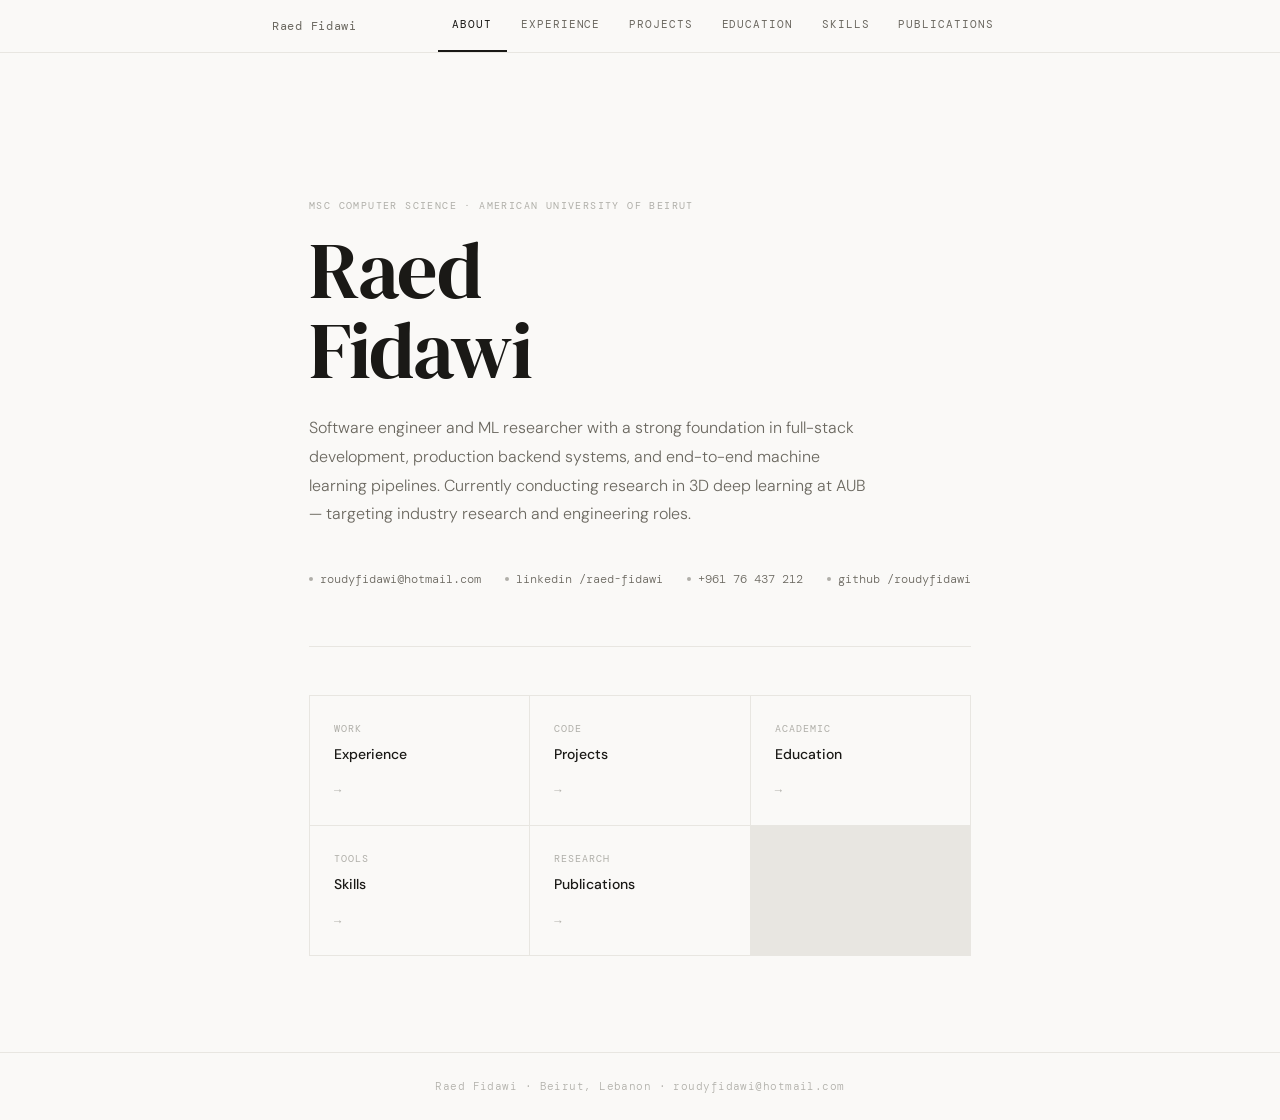
==== index.html @ fdab24de "initial-portfolio" ====
<!DOCTYPE html>
<html lang="en">
<head>
  <meta charset="UTF-8" />
  <meta name="viewport" content="width=device-width, initial-scale=1.0" />
  <title>Raed Fidawi</title>
  <link rel="stylesheet" href="style.css" />
  <style>
    .hero {
      padding: 5rem 0 3.5rem;
      border-bottom: 1px solid var(--border);
      margin-bottom: 3rem;
    }

    .hero-label {
      font-family: var(--mono);
      font-size: 10px;
      font-weight: 400;
      letter-spacing: 0.14em;
      text-transform: uppercase;
      color: var(--faint);
      margin-bottom: 1rem;
    }

    h1 {
      font-family: var(--serif);
      font-size: clamp(48px, 9vw, 80px);
      font-weight: 400;
      line-height: 1.0;
      letter-spacing: -1.5px;
      margin-bottom: 1.5rem;
    }

    .hero-summary {
      font-size: 16px;
      font-weight: 300;
      color: var(--muted);
      max-width: 560px;
      line-height: 1.8;
      margin-bottom: 2.5rem;
    }

    .contact-row {
      display: flex;
      flex-wrap: wrap;
      gap: 1.5rem;
    }

    .contact-row a {
      font-family: var(--mono);
      font-size: 12px;
      font-weight: 300;
      color: var(--muted);
      text-decoration: none;
      display: flex;
      align-items: center;
      gap: 7px;
      transition: color 0.15s;
    }
    .contact-row a:hover { color: var(--text); }
    .contact-row a::before {
      content: '';
      width: 4px;
      height: 4px;
      border-radius: 50%;
      background: var(--faint);
      flex-shrink: 0;
    }

    /* Quick nav cards */
    .quick-nav {
      display: grid;
      grid-template-columns: repeat(auto-fill, minmax(200px, 1fr));
      gap: 1px;
      background: var(--border);
      border: 1px solid var(--border);
    }

    .quick-card {
      background: var(--bg);
      padding: 1.5rem;
      text-decoration: none;
      display: flex;
      flex-direction: column;
      gap: 6px;
      transition: background 0.15s;
    }
    .quick-card:hover { background: var(--surface); }

    .quick-card-label {
      font-family: var(--mono);
      font-size: 10px;
      font-weight: 400;
      letter-spacing: 0.1em;
      text-transform: uppercase;
      color: var(--faint);
    }

    .quick-card-title {
      font-size: 14px;
      font-weight: 500;
      color: var(--text);
    }

    .quick-card-arrow {
      font-family: var(--mono);
      font-size: 12px;
      color: var(--faint);
      margin-top: auto;
      padding-top: 0.5rem;
    }
  </style>
</head>
<body>
  <nav>
    <div class="nav-inner">
      <a href="index.html" class="nav-logo">Raed Fidawi</a>
      <ul class="nav-links">
        <li><a href="index.html" class="active">About</a></li>
        <li><a href="pages/experience.html">Experience</a></li>
        <li><a href="pages/projects.html">Projects</a></li>
        <li><a href="pages/education.html">Education</a></li>
        <li><a href="pages/skills.html">Skills</a></li>
        <li><a href="pages/publications.html">Publications</a></li>
      </ul>
    </div>
  </nav>

  <main class="page">
    <div class="hero">
      <p class="hero-label fade-in">MSc Computer Science · American University of Beirut</p>
      <h1 class="fade-in">Raed<br>Fidawi</h1>
      <p class="hero-summary fade-in">
        Software engineer and ML researcher with a strong foundation in full-stack development, production backend systems, and end-to-end machine learning pipelines. Currently conducting research in 3D deep learning at AUB — targeting industry research and engineering roles.
      </p>
      <div class="contact-row fade-in">
        <a href="mailto:roudyfidawi@hotmail.com">roudyfidawi@hotmail.com</a>
        <a href="https://linkedin.com/in/raed-fidawi-a16964274" target="_blank" rel="noopener">linkedin /raed-fidawi</a>
        <a href="tel:+96176437212">+961 76 437 212</a>
        <a href="https://github.com/roudyfidawi" target="_blank" rel="noopener">github /roudyfidawi</a>
      </div>
    </div>

    <div class="quick-nav fade-in">
      <a href="pages/experience.html" class="quick-card">
        <span class="quick-card-label">Work</span>
        <span class="quick-card-title">Experience</span>
        <span class="quick-card-arrow">→</span>
      </a>
      <a href="pages/projects.html" class="quick-card">
        <span class="quick-card-label">Code</span>
        <span class="quick-card-title">Projects</span>
        <span class="quick-card-arrow">→</span>
      </a>
      <a href="pages/education.html" class="quick-card">
        <span class="quick-card-label">Academic</span>
        <span class="quick-card-title">Education</span>
        <span class="quick-card-arrow">→</span>
      </a>
      <a href="pages/skills.html" class="quick-card">
        <span class="quick-card-label">Tools</span>
        <span class="quick-card-title">Skills</span>
        <span class="quick-card-arrow">→</span>
      </a>
      <a href="pages/publications.html" class="quick-card">
        <span class="quick-card-label">Research</span>
        <span class="quick-card-title">Publications</span>
        <span class="quick-card-arrow">→</span>
      </a>
    </div>
  </main>

  <footer>
    <p>Raed Fidawi · Beirut, Lebanon · roudyfidawi@hotmail.com</p>
  </footer>
</body>
</html>
---- style.css ----
@import url('https://fonts.googleapis.com/css2?family=DM+Serif+Display&family=DM+Mono:wght@300;400&family=DM+Sans:ital,wght@0,300;0,400;0,500;1,300&display=swap');

*, *::before, *::after { box-sizing: border-box; margin: 0; padding: 0; }

:root {
  --serif: 'DM Serif Display', Georgia, serif;
  --mono: 'DM Mono', 'Courier New', monospace;
  --sans: 'DM Sans', sans-serif;
  --bg: #faf9f7;
  --surface: #ffffff;
  --text: #1a1916;
  --muted: #6b6860;
  --faint: #b0afa9;
  --border: #e8e6e1;
}

@media (prefers-color-scheme: dark) {
  :root {
    --bg: #141412;
    --surface: #1e1d1b;
    --text: #f0eeea;
    --muted: #8a8880;
    --faint: #4a4946;
    --border: #2a2926;
  }
}

html { scroll-behavior: smooth; }

body {
  font-family: var(--sans);
  background: var(--bg);
  color: var(--text);
  font-size: 15px;
  line-height: 1.7;
  -webkit-font-smoothing: antialiased;
  min-height: 100vh;
  display: flex;
  flex-direction: column;
}

/* ── Navigation ── */
nav {
  position: sticky;
  top: 0;
  z-index: 100;
  background: var(--bg);
  border-bottom: 1px solid var(--border);
}

.nav-inner {
  max-width: 800px;
  margin: 0 auto;
  padding: 0 2rem;
  display: flex;
  justify-content: space-between;
  align-items: center;
  height: 52px;
}

.nav-logo {
  font-family: var(--mono);
  font-size: 12px;
  font-weight: 400;
  letter-spacing: 0.06em;
  color: var(--muted);
  text-decoration: none;
  transition: color 0.15s;
}
.nav-logo:hover { color: var(--text); }

.nav-links {
  display: flex;
  gap: 0;
  list-style: none;
}

.nav-links a {
  font-family: var(--mono);
  font-size: 10.5px;
  font-weight: 400;
  letter-spacing: 0.09em;
  text-transform: uppercase;
  color: var(--muted);
  text-decoration: none;
  padding: 0 0.9rem;
  height: 52px;
  display: flex;
  align-items: center;
  border-bottom: 2px solid transparent;
  transition: color 0.15s, border-color 0.15s;
}

.nav-links a:hover { color: var(--text); }
.nav-links a.active {
  color: var(--text);
  border-bottom-color: var(--text);
}

/* ── Page wrapper ── */
.page {
  max-width: 800px;
  margin: 0 auto;
  padding: 4rem 2rem 6rem;
  flex: 1;
}

/* ── Page header ── */
.page-header {
  margin-bottom: 3rem;
  padding-bottom: 2rem;
  border-bottom: 1px solid var(--border);
}

.page-eyebrow {
  font-family: var(--mono);
  font-size: 10px;
  font-weight: 400;
  letter-spacing: 0.14em;
  text-transform: uppercase;
  color: var(--faint);
  margin-bottom: 0.75rem;
}

.page-title {
  font-family: var(--serif);
  font-size: clamp(32px, 5vw, 48px);
  font-weight: 400;
  line-height: 1.1;
  letter-spacing: -0.5px;
}

.page-desc {
  margin-top: 1rem;
  font-size: 15px;
  font-weight: 300;
  color: var(--muted);
  max-width: 520px;
  line-height: 1.75;
}

/* ── Entry blocks (shared across exp, edu) ── */
.entry {
  display: grid;
  grid-template-columns: 160px 1fr;
  gap: 0 2.5rem;
  padding: 2rem 0;
  border-top: 1px solid var(--border);
}
.entry:last-child { border-bottom: 1px solid var(--border); }

.entry-meta { padding-top: 2px; }

.entry-date {
  font-family: var(--mono);
  font-size: 11px;
  font-weight: 300;
  color: var(--faint);
  line-height: 1.6;
}

.entry-org {
  font-size: 12px;
  font-weight: 300;
  color: var(--muted);
  margin-top: 5px;
}

.entry-title {
  font-size: 15px;
  font-weight: 500;
  color: var(--text);
  margin-bottom: 2px;
}

.entry-subtitle {
  font-size: 13px;
  font-weight: 300;
  color: var(--muted);
  margin-bottom: 0.8rem;
}

.entry-body {
  font-size: 13.5px;
  font-weight: 300;
  color: var(--muted);
  line-height: 1.75;
}

.entry-body ul { list-style: none; padding: 0; }
.entry-body li { padding-left: 1.2em; position: relative; margin-bottom: 5px; }
.entry-body li::before { content: '–'; position: absolute; left: 0; color: var(--faint); }

/* ── Tags ── */
.tags {
  display: flex;
  flex-wrap: wrap;
  gap: 5px;
  margin-top: 12px;
}

.tag {
  font-family: var(--mono);
  font-size: 10px;
  font-weight: 400;
  letter-spacing: 0.05em;
  padding: 3px 9px;
  border: 1px solid var(--border);
  border-radius: 2px;
  color: var(--faint);
}

/* ── Links ── */
.text-link {
  font-family: var(--mono);
  font-size: 11px;
  font-weight: 400;
  color: var(--muted);
  text-decoration: none;
  border-bottom: 1px solid var(--border);
  padding-bottom: 1px;
  transition: color 0.15s, border-color 0.15s;
}
.text-link:hover { color: var(--text); border-color: var(--text); }

/* ── Footer ── */
footer {
  border-top: 1px solid var(--border);
  padding: 1.5rem 2rem;
  text-align: center;
}
footer p {
  font-family: var(--mono);
  font-size: 11px;
  font-weight: 300;
  color: var(--faint);
  letter-spacing: 0.04em;
}

/* ── Fade-in ── */
.fade-in { opacity: 0; transform: translateY(10px); animation: fadeUp 0.4s ease forwards; }
.fade-in:nth-child(1) { animation-delay: 0.05s; }
.fade-in:nth-child(2) { animation-delay: 0.12s; }
.fade-in:nth-child(3) { animation-delay: 0.19s; }
.fade-in:nth-child(4) { animation-delay: 0.26s; }
.fade-in:nth-child(5) { animation-delay: 0.33s; }
.fade-in:nth-child(6) { animation-delay: 0.40s; }
@keyframes fadeUp { to { opacity: 1; transform: translateY(0); } }

/* ── Responsive ── */
@media (max-width: 600px) {
  .entry { grid-template-columns: 1fr; gap: 0.4rem; }
  .nav-links a { padding: 0 0.5rem; font-size: 9.5px; }
}
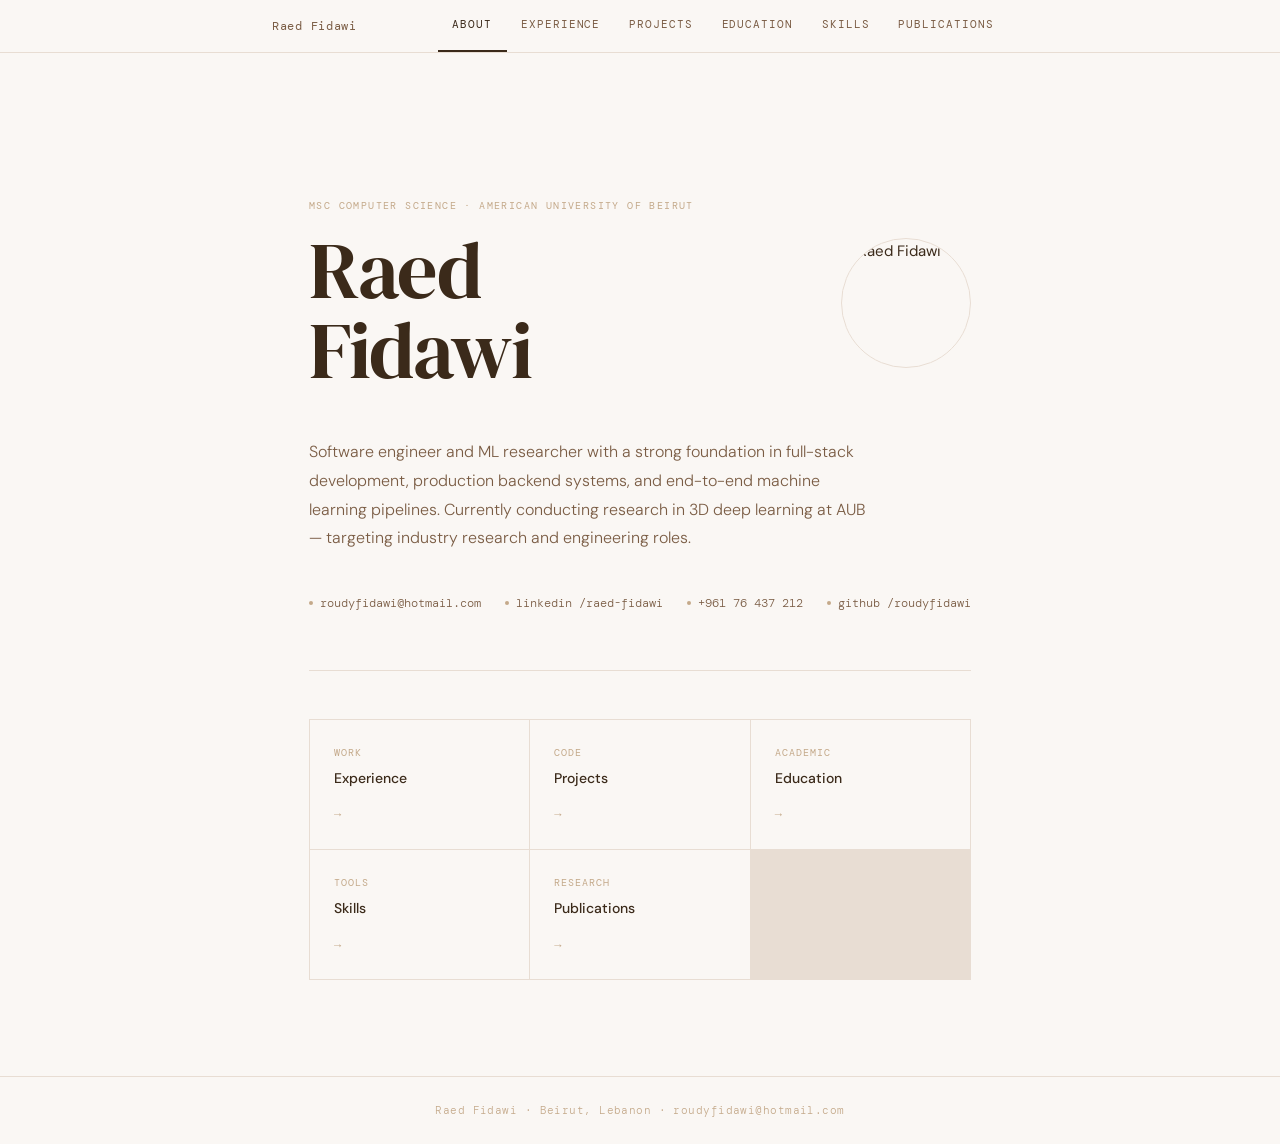
==== commit 40d550e6: "Add Image of myself :)" ====
--- a/index.html
+++ b/index.html
@@ -10,6 +10,25 @@
       padding: 5rem 0 3.5rem;
       border-bottom: 1px solid var(--border);
       margin-bottom: 3rem;
+    }
+
+    .hero-top {
+      display: flex;
+      align-items: flex-start;
+      justify-content: space-between;
+      gap: 2rem;
+      margin-bottom: 1.5rem;
+    }
+
+    .hero-photo {
+      width: 130px;
+      height: 130px;
+      border-radius: 50%;
+      object-fit: cover;
+      object-position: center top;
+      border: 1px solid var(--border);
+      flex-shrink: 0;
+      margin-top: 0.5rem;
     }
 
     .hero-label {
@@ -129,7 +148,10 @@
   <main class="page">
     <div class="hero">
       <p class="hero-label fade-in">MSc Computer Science · American University of Beirut</p>
-      <h1 class="fade-in">Raed<br>Fidawi</h1>
+      <div class="hero-top fade-in">
+        <h1>Raed<br>Fidawi</h1>
+        <img src="images/photo.jpg" alt="Raed Fidawi" class="hero-photo" />
+      </div>
       <p class="hero-summary fade-in">
         Software engineer and ML researcher with a strong foundation in full-stack development, production backend systems, and end-to-end machine learning pipelines. Currently conducting research in 3D deep learning at AUB — targeting industry research and engineering roles.
       </p>
--- a/style.css
+++ b/style.css
@@ -6,22 +6,22 @@
   --serif: 'DM Serif Display', Georgia, serif;
   --mono: 'DM Mono', 'Courier New', monospace;
   --sans: 'DM Sans', sans-serif;
-  --bg: #faf9f7;
+  --bg: #faf7f4;
   --surface: #ffffff;
-  --text: #1a1916;
-  --muted: #6b6860;
-  --faint: #b0afa9;
-  --border: #e8e6e1;
+  --text: #3b2a1a;
+  --muted: #7a5c44;
+  --faint: #c4a98a;
+  --border: #e8ddd3;
 }
 
 @media (prefers-color-scheme: dark) {
   :root {
-    --bg: #141412;
-    --surface: #1e1d1b;
-    --text: #f0eeea;
-    --muted: #8a8880;
-    --faint: #4a4946;
-    --border: #2a2926;
+    --bg: #1a1108;
+    --surface: #241a0e;
+    --text: #f2e8dc;
+    --muted: #c4a078;
+    --faint: #6b4e35;
+    --border: #3a2a1a;
   }
 }
 
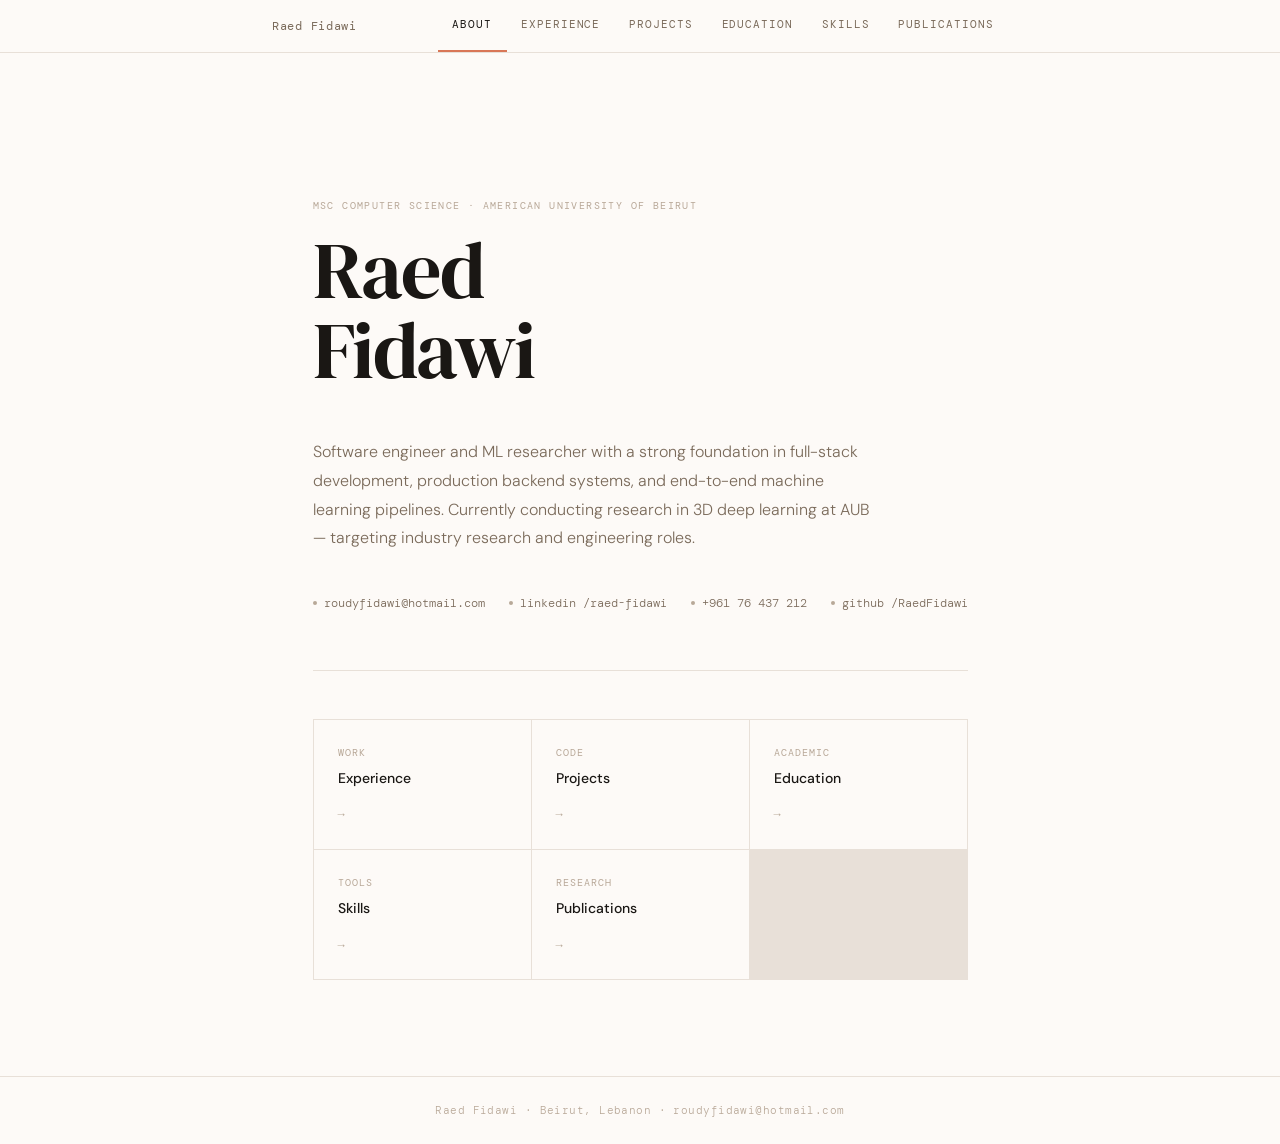
==== commit 96d6897c: "Fix Image Placeholder" ====
--- a/index.html
+++ b/index.html
@@ -20,15 +20,20 @@
       margin-bottom: 1.5rem;
     }
 
+    .hero-text { flex: 1; }
+
     .hero-photo {
-      width: 130px;
-      height: 130px;
+      width: 140px;
+      height: 140px;
       border-radius: 50%;
       object-fit: cover;
       object-position: center top;
-      border: 1px solid var(--border);
+      border: 3px solid var(--tan);
       flex-shrink: 0;
       margin-top: 0.5rem;
+      background: var(--border);
+      color: transparent;
+      font-size: 0;
     }
 
     .hero-label {
@@ -147,10 +152,12 @@
 
   <main class="page">
     <div class="hero">
-      <p class="hero-label fade-in">MSc Computer Science · American University of Beirut</p>
       <div class="hero-top fade-in">
-        <h1>Raed<br>Fidawi</h1>
-        <img src="images/photo.jpg" alt="Raed Fidawi" class="hero-photo" />
+        <div class="hero-text">
+          <p class="hero-label">MSc Computer Science · American University of Beirut</p>
+          <h1>Raed<br>Fidawi</h1>
+        </div>
+        <img src="images/photo.jpg" alt="Raed Fidawi" class="hero-photo" onerror="this.style.display='none'" />
       </div>
       <p class="hero-summary fade-in">
         Software engineer and ML researcher with a strong foundation in full-stack development, production backend systems, and end-to-end machine learning pipelines. Currently conducting research in 3D deep learning at AUB — targeting industry research and engineering roles.
@@ -159,7 +166,7 @@
         <a href="mailto:roudyfidawi@hotmail.com">roudyfidawi@hotmail.com</a>
         <a href="https://linkedin.com/in/raed-fidawi-a16964274" target="_blank" rel="noopener">linkedin /raed-fidawi</a>
         <a href="tel:+96176437212">+961 76 437 212</a>
-        <a href="https://github.com/roudyfidawi" target="_blank" rel="noopener">github /roudyfidawi</a>
+        <a href="https://github.com/RaedFidawi" target="_blank" rel="noopener">github /RaedFidawi</a>
       </div>
     </div>
 
--- a/style.css
+++ b/style.css
@@ -6,22 +6,24 @@
   --serif: 'DM Serif Display', Georgia, serif;
   --mono: 'DM Mono', 'Courier New', monospace;
   --sans: 'DM Sans', sans-serif;
-  --bg: #faf7f4;
-  --surface: #ffffff;
-  --text: #3b2a1a;
-  --muted: #7a5c44;
-  --faint: #c4a98a;
-  --border: #e8ddd3;
+  --bg: #FDFAF7;
+  --surface: #FFFFFF;
+  --text: #1a1714;
+  --muted: #7a6a5a;
+  --faint: #b8a898;
+  --border: #E8E0D8;
+  --tan: #d97757;
 }
 
 @media (prefers-color-scheme: dark) {
   :root {
-    --bg: #1a1108;
-    --surface: #241a0e;
-    --text: #f2e8dc;
-    --muted: #c4a078;
-    --faint: #6b4e35;
-    --border: #3a2a1a;
+    --bg: #1e1c1a;
+    --surface: #272320;
+    --text: #F5F0EB;
+    --muted: #a89080;
+    --faint: #5a4a40;
+    --border: #38302a;
+    --tan: #d97757;
   }
 }
 
@@ -94,7 +96,7 @@
 .nav-links a:hover { color: var(--text); }
 .nav-links a.active {
   color: var(--text);
-  border-bottom-color: var(--text);
+  border-bottom-color: var(--tan);
 }
 
 /* ── Page wrapper ── */
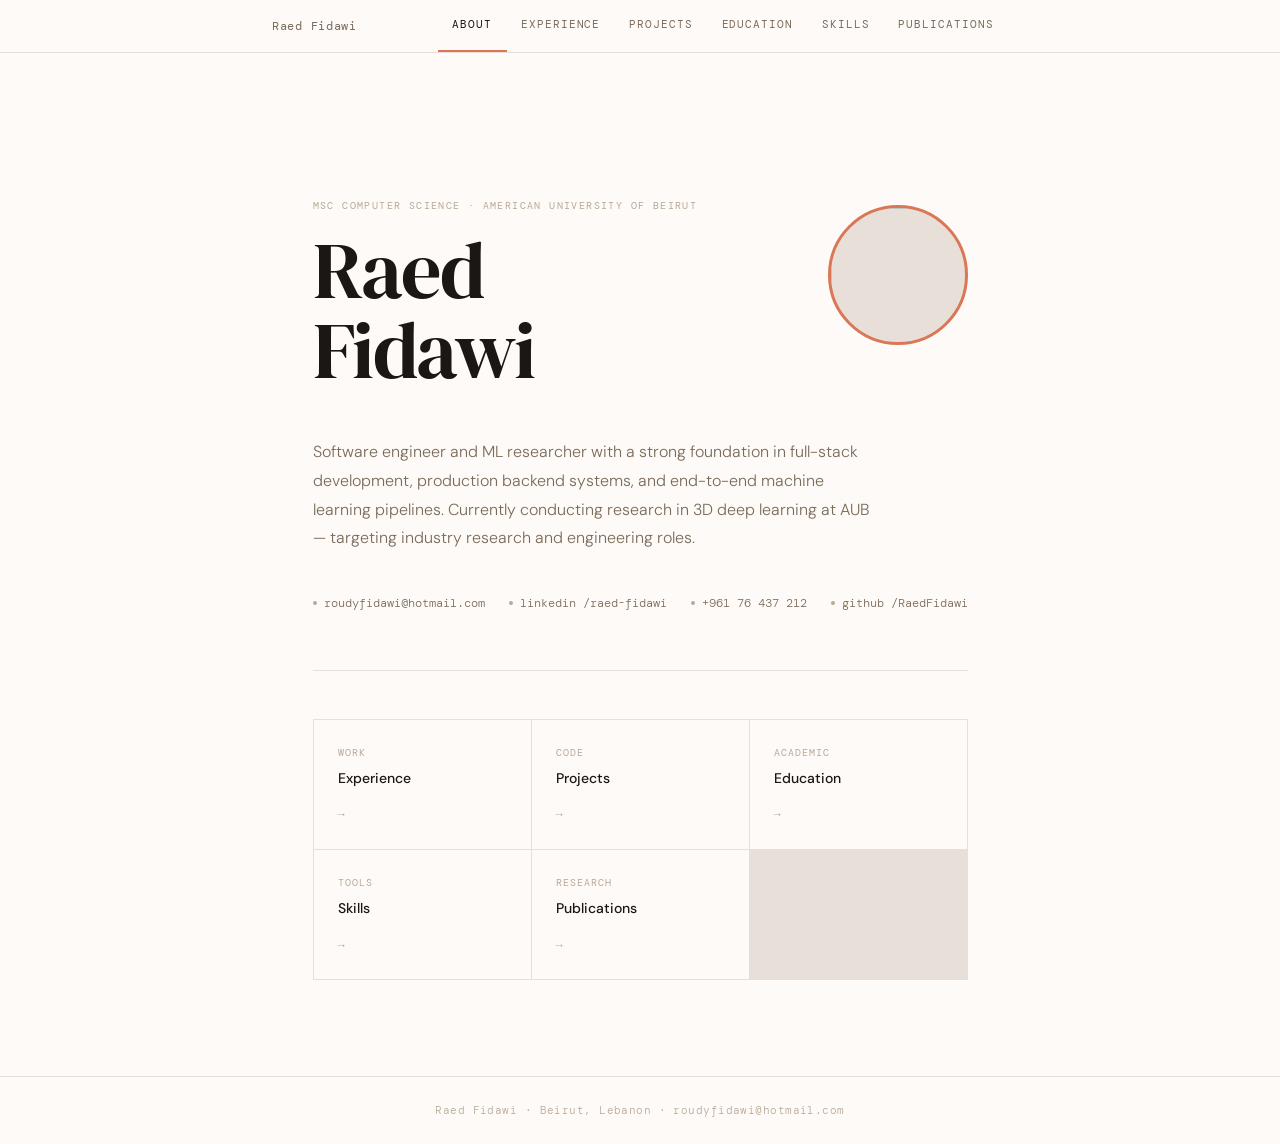
==== commit 725fea03: "Fix Image Placeholder" ====
--- a/index.html
+++ b/index.html
@@ -157,7 +157,7 @@
           <p class="hero-label">MSc Computer Science · American University of Beirut</p>
           <h1>Raed<br>Fidawi</h1>
         </div>
-        <img src="images/photo.jpg" alt="Raed Fidawi" class="hero-photo" onerror="this.style.display='none'" />
+        <img src="images/photo.jpg" alt="" class="hero-photo" />
       </div>
       <p class="hero-summary fade-in">
         Software engineer and ML researcher with a strong foundation in full-stack development, production backend systems, and end-to-end machine learning pipelines. Currently conducting research in 3D deep learning at AUB — targeting industry research and engineering roles.
--- a/style.css
+++ b/style.css
@@ -15,18 +15,6 @@
   --tan: #d97757;
 }
 
-@media (prefers-color-scheme: dark) {
-  :root {
-    --bg: #1e1c1a;
-    --surface: #272320;
-    --text: #F5F0EB;
-    --muted: #a89080;
-    --faint: #5a4a40;
-    --border: #38302a;
-    --tan: #d97757;
-  }
-}
-
 html { scroll-behavior: smooth; }
 
 body {
